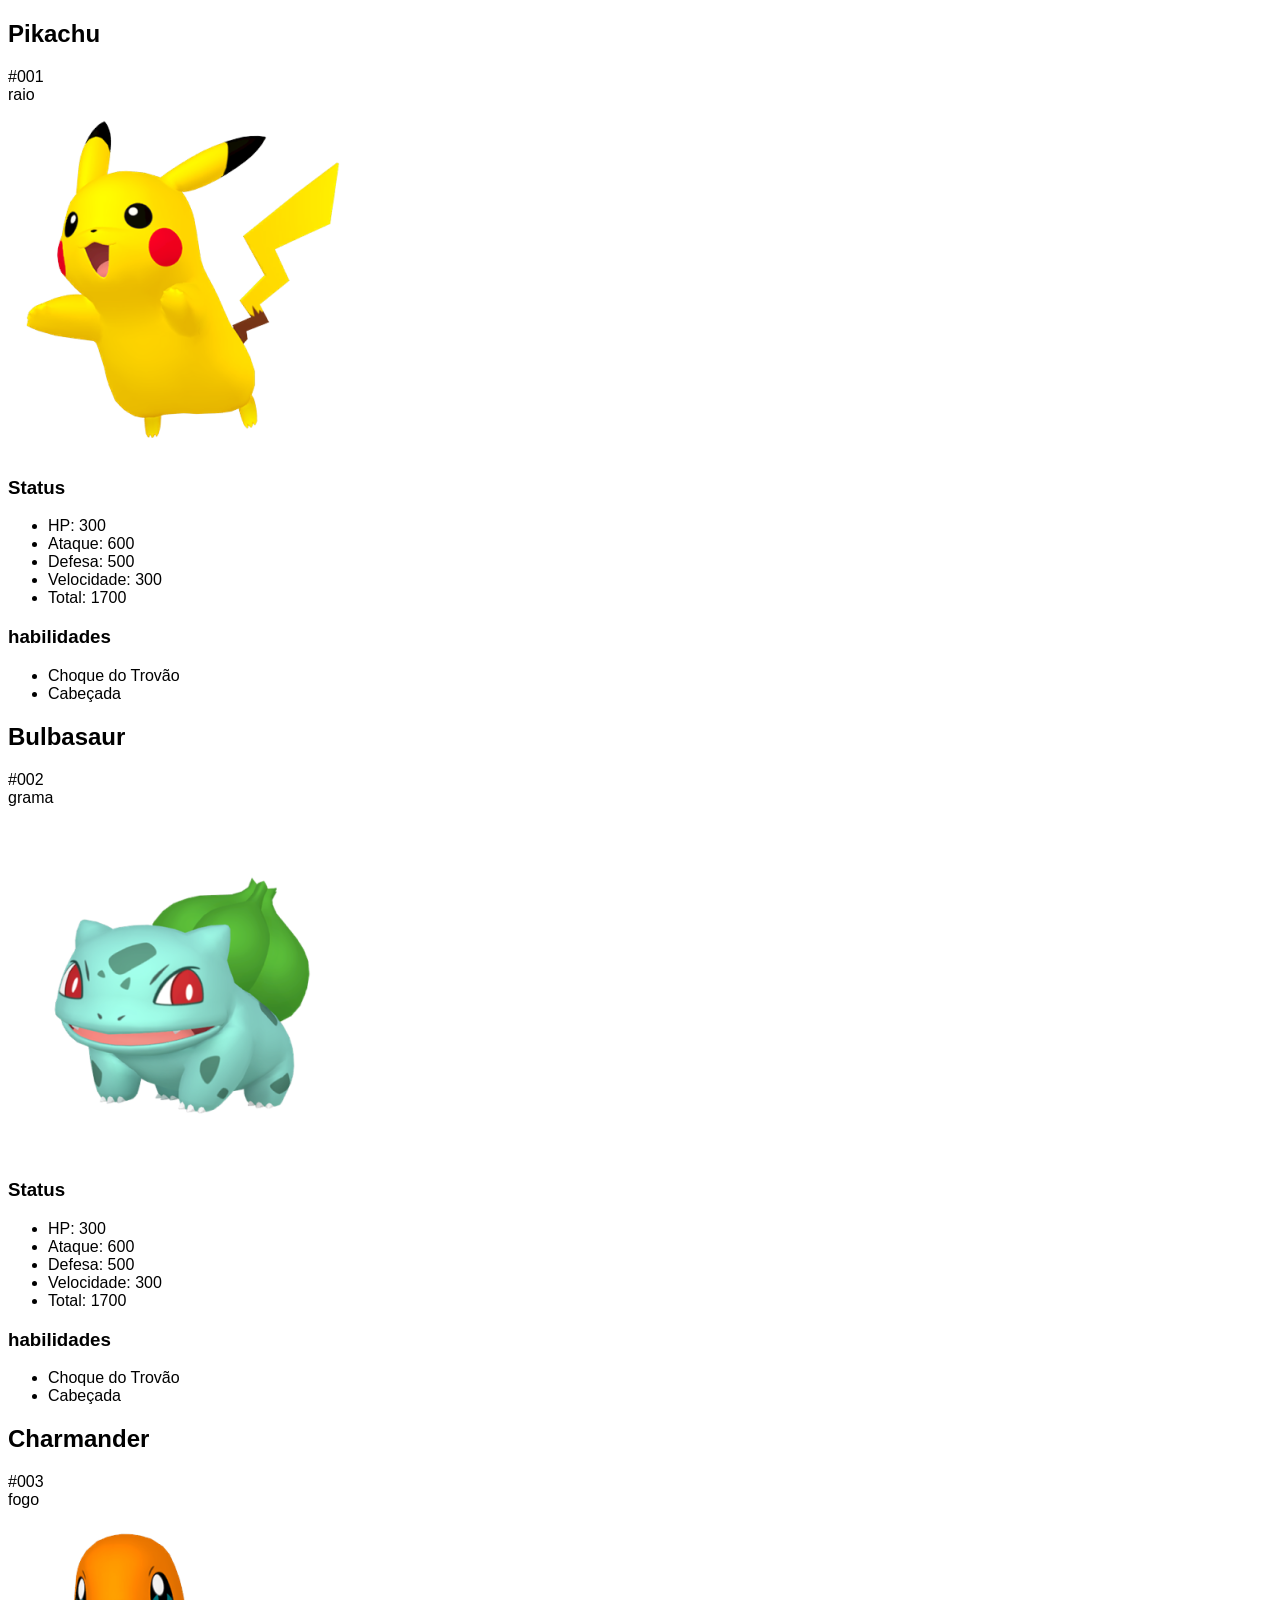
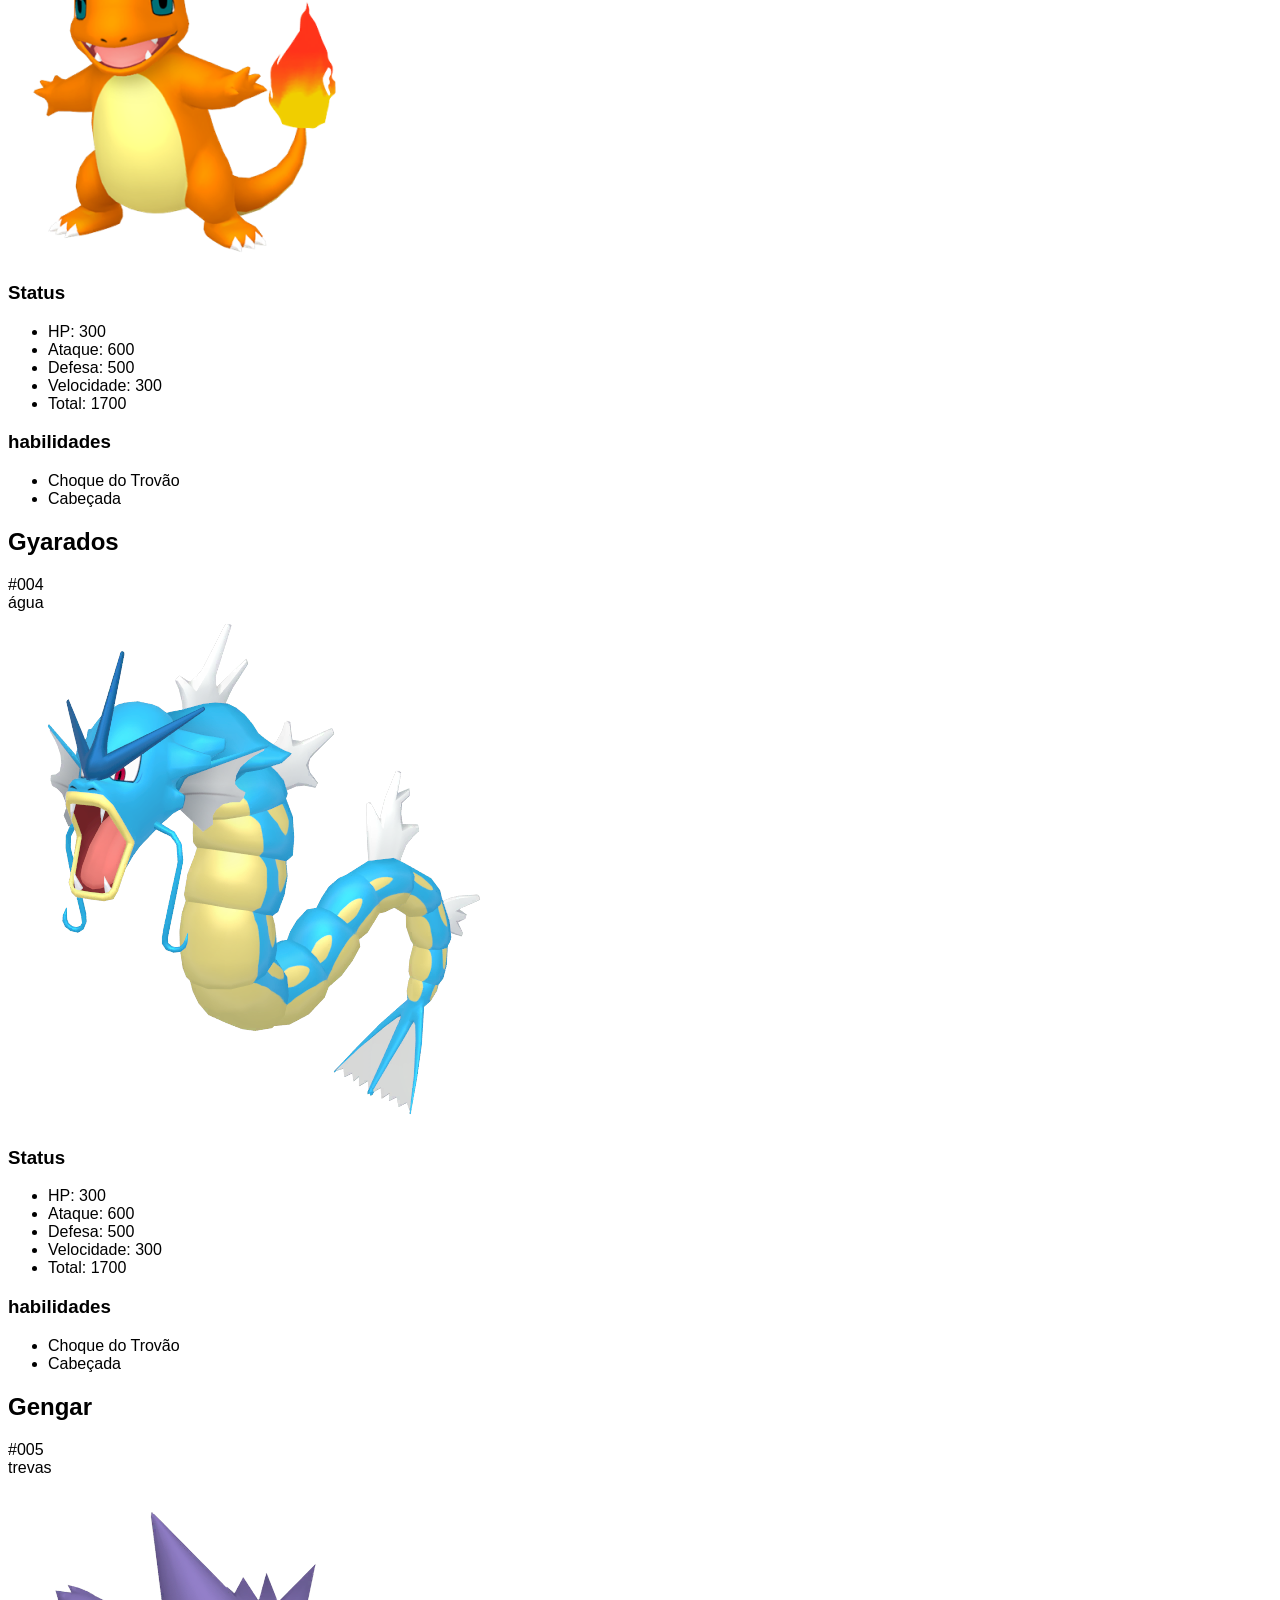
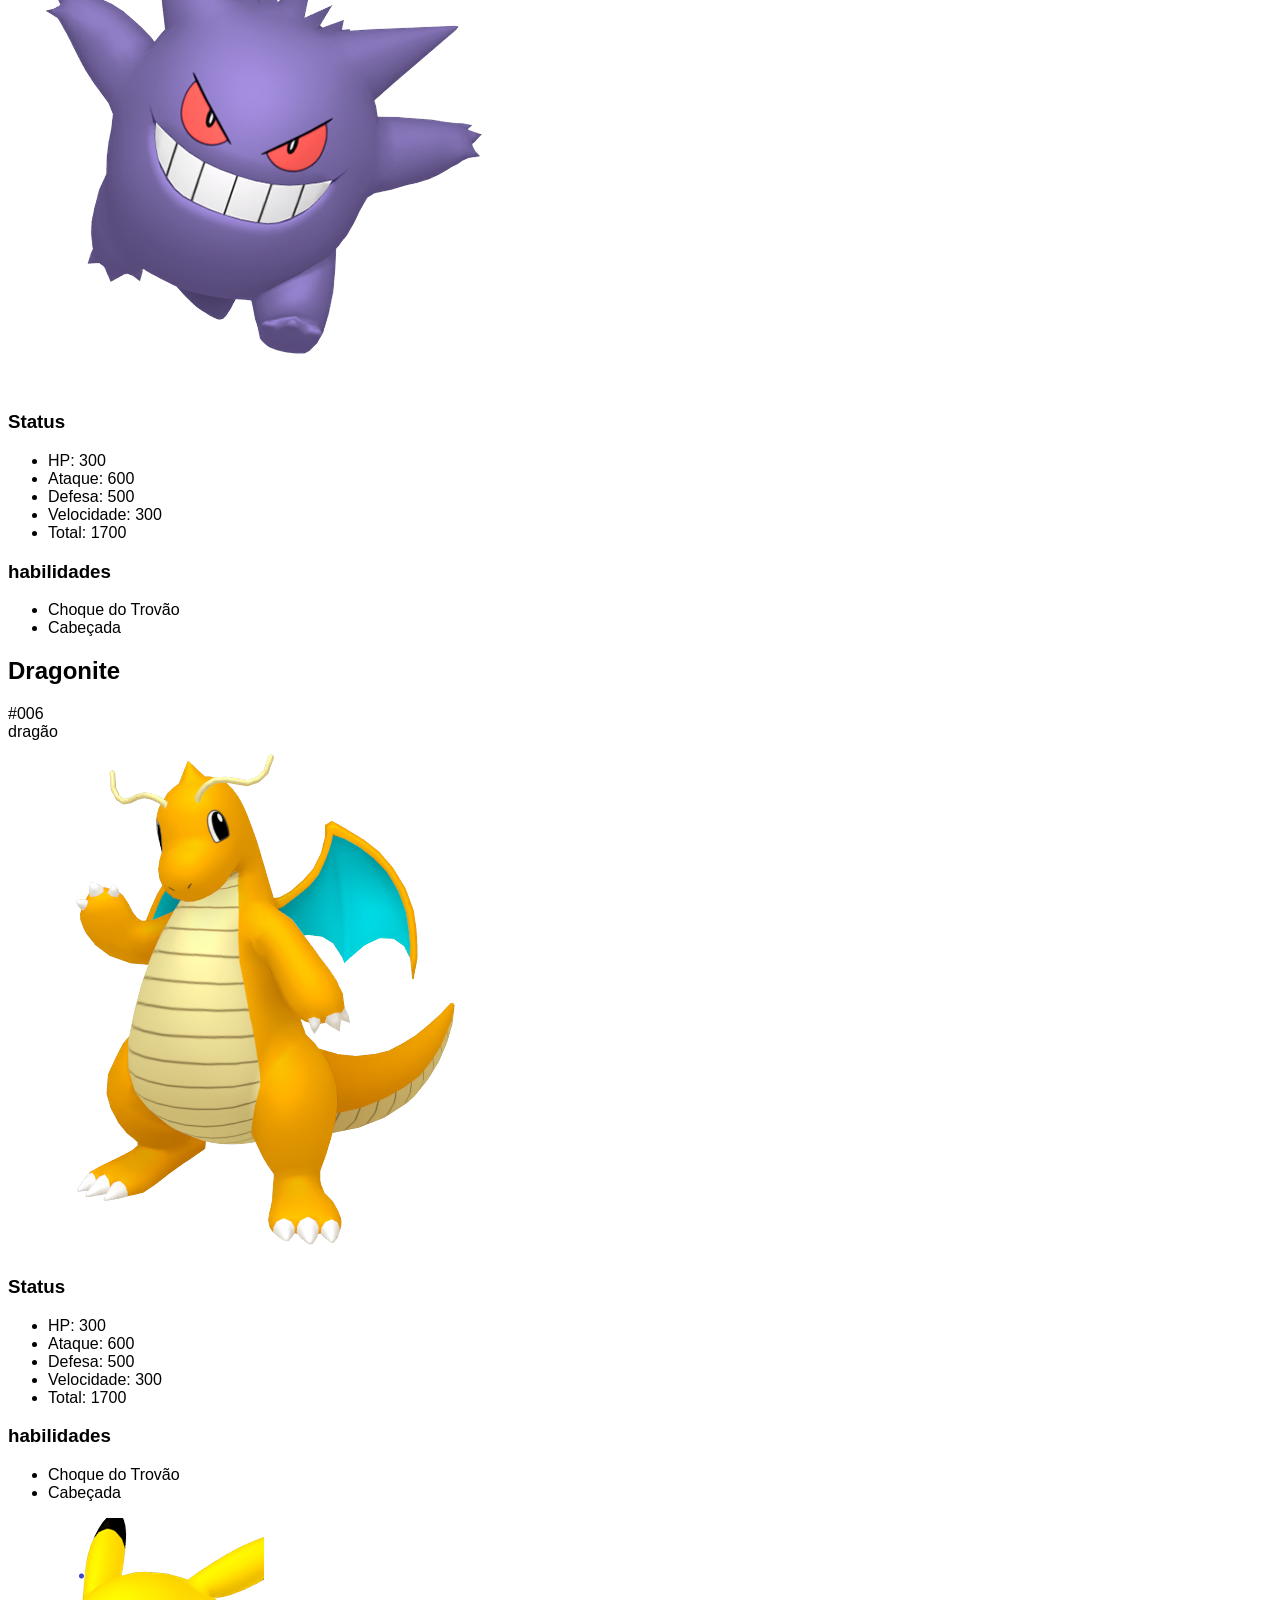
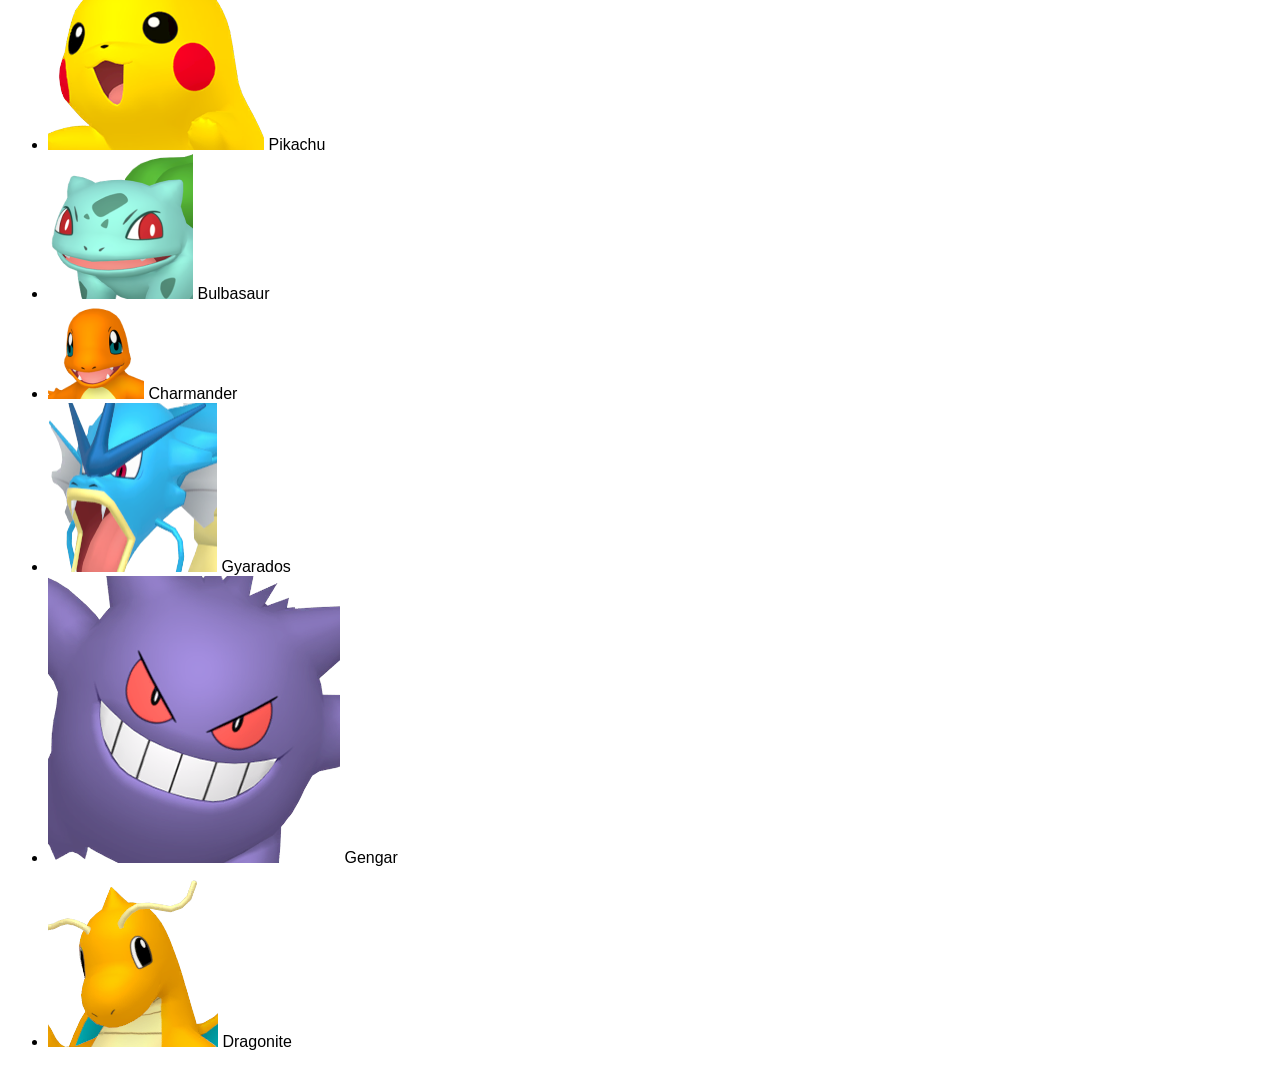
==== pokedex.html @ d24b24b9 "html feito!" ====
<!DOCTYPE html>
<html lang="pt-br">

<head>
    <meta charset="UTF-8">
    <meta http-equiv="X-UA-Compatible" content="IE=edge">
    <meta name="viewport" content="width=device-width, initial-scale=1.0">
    <link rel="stylesheet" href="css/pokedex.css">
    <link rel="shortcut icon" href="favicon.ico" type="image/x-icon">
    <meta name="description" content="Site sobre pokedex.">
    <title>Pokédex</title>
</head>

<body>
    <main>
        <div class="pokedex">
            <div class="cartoes-pokemon">
                <div class="cartao-pokemon">
                    <div class="cartao-topo">
                        <div class="detalhes">
                            <h2 class="nome">Pikachu</h2>
                            <span>#001</span>
                        </div>
                        <span class="tipo">raio</span>

                        <div class="cartao-imagem">
                            <img src="img/pikachu.png" alt="img-pikachu">
                        </div>
                    </div>

                    <div class="cartao-informacoes">
                        <div class="status">
                            <h3>Status</h3>
                            <ul>
                                <li>HP: 300</li>
                                <li>Ataque: 600</li>
                                <li>Defesa: 500</li>
                                <li>Velocidade: 300</li>
                                <li>Total: 1700</li>
                            </ul>
                        </div>

                        <div class="habilidades"></div>
                        <h3>habilidades</h3>

                        <ul>
                            <li>Choque do Trovão</li>
                            <li>Cabeçada</li>
                        </ul>
                    </div>
                </div>

                <div class="cartao-pokemon">
                    <div class="cartao-topo">
                        <div class="detalhes">
                            <h2 class="nome">Bulbasaur</h2>
                            <span>#002</span>
                        </div>
                        <span class="tipo">grama</span>

                        <div class="cartao-imagem">
                            <img src="img/bulbasaur.png" alt="img-bulbasaur">
                        </div>
                    </div>

                    <div class="cartao-informacoes">
                        <div class="status">
                            <h3>Status</h3>
                            <ul>
                                <li>HP: 300</li>
                                <li>Ataque: 600</li>
                                <li>Defesa: 500</li>
                                <li>Velocidade: 300</li>
                                <li>Total: 1700</li>
                            </ul>
                        </div>

                        <div class="habilidades"></div>
                        <h3>habilidades</h3>

                        <ul>
                            <li>Choque do Trovão</li>
                            <li>Cabeçada</li>
                        </ul>
                    </div>
                </div>

                <div class="cartao-pokemon">
                    <div class="cartao-topo">
                        <div class="detalhes">
                            <h2 class="nome">Charmander</h2>
                            <span>#003</span>
                        </div>
                        <span class="tipo">fogo</span>

                        <div class="cartao-imagem">
                            <img src="img/charmander.png" alt="img-charmander">
                        </div>
                    </div>

                    <div class="cartao-informacoes">
                        <div class="status">
                            <h3>Status</h3>
                            <ul>
                                <li>HP: 300</li>
                                <li>Ataque: 600</li>
                                <li>Defesa: 500</li>
                                <li>Velocidade: 300</li>
                                <li>Total: 1700</li>
                            </ul>
                        </div>

                        <div class="habilidades"></div>
                        <h3>habilidades</h3>

                        <ul>
                            <li>Choque do Trovão</li>
                            <li>Cabeçada</li>
                        </ul>
                    </div>
                </div>

                <div class="cartao-pokemon">
                    <div class="cartao-topo">
                        <div class="detalhes">
                            <h2 class="nome">Gyarados</h2>
                            <span>#004</span>
                        </div>
                        <span class="tipo">água</span>

                        <div class="cartao-imagem">
                            <img src="img/gyarados.png" alt="img-gyarados">
                        </div>
                    </div>

                    <div class="cartao-informacoes">
                        <div class="status">
                            <h3>Status</h3>
                            <ul>
                                <li>HP: 300</li>
                                <li>Ataque: 600</li>
                                <li>Defesa: 500</li>
                                <li>Velocidade: 300</li>
                                <li>Total: 1700</li>
                            </ul>
                        </div>

                        <div class="habilidades"></div>
                        <h3>habilidades</h3>

                        <ul>
                            <li>Choque do Trovão</li>
                            <li>Cabeçada</li>
                        </ul>
                    </div>
                </div>

                <div class="cartao-pokemon">
                    <div class="cartao-topo">
                        <div class="detalhes">
                            <h2 class="nome">Gengar</h2>
                            <span>#005</span>
                        </div>
                        <span class="tipo">trevas</span>

                        <div class="cartao-imagem">
                            <img src="img/gengar.png" alt="img-gengar">
                        </div>
                    </div>

                    <div class="cartao-informacoes">
                        <div class="status">
                            <h3>Status</h3>
                            <ul>
                                <li>HP: 300</li>
                                <li>Ataque: 600</li>
                                <li>Defesa: 500</li>
                                <li>Velocidade: 300</li>
                                <li>Total: 1700</li>
                            </ul>
                        </div>

                        <div class="habilidades"></div>
                        <h3>habilidades</h3>

                        <ul>
                            <li>Choque do Trovão</li>
                            <li>Cabeçada</li>
                        </ul>
                    </div>
                </div>

                <div class="cartao-pokemon">
                    <div class="cartao-topo">
                        <div class="detalhes">
                            <h2 class="nome">Dragonite</h2>
                            <span>#006</span>
                        </div>
                        <span class="tipo">dragão</span>

                        <div class="cartao-imagem">
                            <img src="img/dragonite.png" alt="img-dragonite">
                        </div>
                    </div>

                    <div class="cartao-informacoes">
                        <div class="status">
                            <h3>Status</h3>
                            <ul>
                                <li>HP: 300</li>
                                <li>Ataque: 600</li>
                                <li>Defesa: 500</li>
                                <li>Velocidade: 300</li>
                                <li>Total: 1700</li>
                            </ul>
                        </div>

                        <div class="habilidades"></div>
                        <h3>habilidades</h3>

                        <ul>
                            <li>Choque do Trovão</li>
                            <li>Cabeçada</li>
                        </ul>
                    </div>
                </div>
            </div>

            <nav class="listagem">
                <ul>
                    <li class="pokemon">
                        <img src="img/cabeca-pikachu.png" alt="cabeça-pikachu">
                        <span>Pikachu</span>
                    </li>
                    <li class="pokemon">
                        <img src="img/cabeca-bulbasaur.png" alt="cabeça-bulbasaur">
                        <span>Bulbasaur</span>
                    </li>
                    <li class="pokemon">
                        <img src="img/cabeca-charmander.png" alt="cabeça-charmander">
                        <span>Charmander</span>
                    </li>
                    <li class="pokemon">
                        <img src="img/cabeca-gyarados.png" alt="cabeça-gyarados">
                        <span>Gyarados</span>
                    </li>
                    <li class="pokemon">
                        <img src="img/cabeca-gengar.png" alt="cabeça-gengar">
                        <span>Gengar</span>
                    </li>
                    <li class="pokemon">
                        <img src="img/cabeca-dragonite.png" alt="cabeça-dragonite">
                        <span>Dragonite</span>
                    </li>
                </ul>
            </nav>
        </div>
    </main>
</body>

</html>
---- css/pokedex.css ----
@charset "UTF-8";

body {
    font-family: Arial, Helvetica, sans-serif;
}
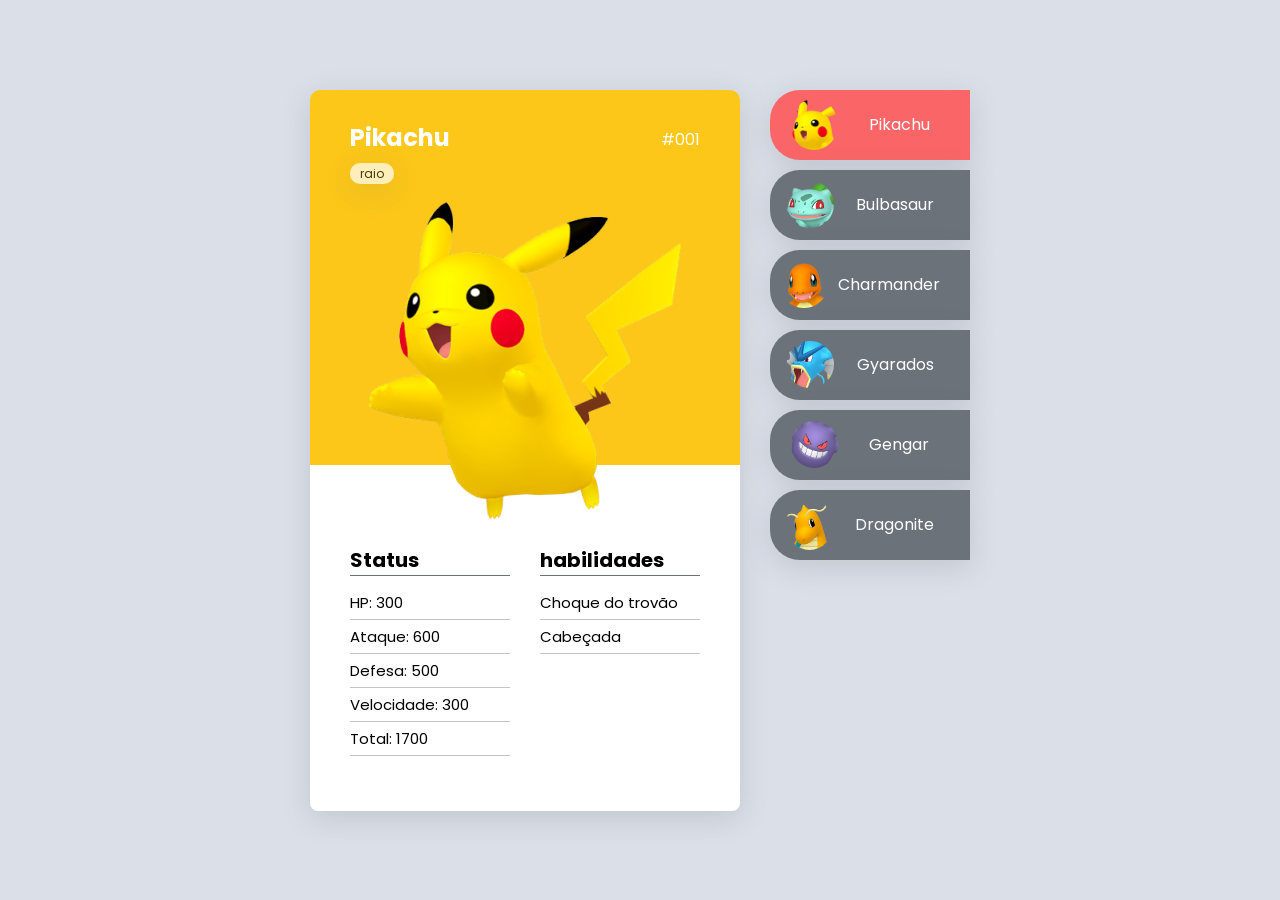
==== commit dbd7f170: "projeto 2/3 feito!" ====
--- a/pokedex.html
+++ b/pokedex.html
@@ -5,17 +5,22 @@
     <meta charset="UTF-8">
     <meta http-equiv="X-UA-Compatible" content="IE=edge">
     <meta name="viewport" content="width=device-width, initial-scale=1.0">
+    <meta name="description" content="Site sobre pokedex.">
+    <title>Pokédex</title>
+
     <link rel="stylesheet" href="css/pokedex.css">
     <link rel="shortcut icon" href="favicon.ico" type="image/x-icon">
-    <meta name="description" content="Site sobre pokedex.">
-    <title>Pokédex</title>
+    <link rel="preconnect" href="https://fonts.googleapis.com">
+    <link rel="preconnect" href="https://fonts.gstatic.com" crossorigin>
+    <link href="https://fonts.googleapis.com/css2?family=Poppins:wght@300;500;800&display=swap" rel="stylesheet">
+
 </head>
 
 <body>
     <main>
         <div class="pokedex">
             <div class="cartoes-pokemon">
-                <div class="cartao-pokemon">
+                <div class="cartao-pokemon aberto tipo-eletrico">
                     <div class="cartao-topo">
                         <div class="detalhes">
                             <h2 class="nome">Pikachu</h2>
@@ -40,13 +45,14 @@
                             </ul>
                         </div>
 
-                        <div class="habilidades"></div>
-                        <h3>habilidades</h3>
-
-                        <ul>
-                            <li>Choque do Trovão</li>
-                            <li>Cabeçada</li>
-                        </ul>
+                        <div class="habilidades">
+                        <h3>habilidades</h3>
+
+                        <ul>
+                            <li>Choque do trovão</li>
+                            <li>Cabeçada</li>
+                        </ul>
+                     </div>
                     </div>
                 </div>
 
@@ -228,7 +234,7 @@
 
             <nav class="listagem">
                 <ul>
-                    <li class="pokemon">
+                    <li class="pokemon ativo">
                         <img src="img/cabeca-pikachu.png" alt="cabeça-pikachu">
                         <span>Pikachu</span>
                     </li>
--- a/css/pokedex.css
+++ b/css/pokedex.css
@@ -1,5 +1,230 @@
 @charset "UTF-8";
 
+
+/* RESET */
+* {
+    padding: 0;
+    margin: 0;
+    box-sizing: border-box;
+}
+
+ul {
+    list-style-type: none;
+}
+/* RESET */
+
+/* GLOBAL */
 body {
-    font-family: Arial, Helvetica, sans-serif;
-}+    font-family: 'Poppins', sans-serif;
+}
+
+main {
+    min-height: 100vh;
+    display: flex;
+    align-items: center;
+    justify-content: center;
+    background-color: #DADFE8;
+}
+
+.pokedex {
+    display: flex;
+    gap: 30px;
+    padding: 30px 0;
+}
+/* GLOBAL */
+
+/* CARTAO */
+.cartao-pokemon {
+    box-shadow: rgba(100, 100, 111, 0.2) 0px 7px 29px 0px;
+    border-radius: 10px;
+    display: none;
+}
+
+.cartao-pokemon .cartao-topo {
+    padding: 30px 40px 0;
+}
+
+.cartao-pokemon .nome {
+    margin-bottom: 5px;
+}
+
+.cartao-pokemon .tipo {
+    font-size: 12px;
+    opacity: 0.7;
+    border-radius: 10px;
+    padding: 2px 10px;
+    box-shadow: rgba(100, 100, 111, 0.2) 0px 7px 29px 0px;
+    background-color: #FFFFFF;
+}
+
+.cartao-pokemon .detalhes {
+    display: flex;
+    justify-content: space-between;
+    align-items: center;
+    color: #FFFFFF;
+}
+
+.cartao-pokemon .cartao-imagem {
+    width: 350px;
+    height: 350px;
+}
+
+.cartao-pokemon img {
+    max-height: 100%;
+}
+
+.cartao-pokemon .cartao-informacoes {
+    display: flex;
+    justify-content: space-between;
+    padding: 80px 30px 50px;
+    margin-top: -70px;
+    border-bottom-left-radius: 8px;
+    border-bottom-right-radius: 8px;
+    background-color: #FFFFFF;
+}
+
+.cartao-pokemon .cartao-informacoes h3 {
+    font-size: 20px;
+    margin-bottom: 15px;
+    border-bottom: 1px solid #6B727A;
+}
+
+.cartao-pokemon .cartao-informacoes .status, .cartao-pokemon .cartao-informacoes .habilidades {
+    padding: 0 10px;
+    width: 180px;
+}
+
+.cartao-pokemon .cartao-informacoes .habilidades ul li, .cartao-pokemon .cartao-informacoes .status ul li {
+    border-bottom: 1px solid #C3C4C5;
+    padding: 0 0 5px;
+    margin-bottom: 5px;
+    font-size: 15px;
+}
+
+.cartao-pokemon.aberto {
+    display: block;
+}
+
+.tipo-fogo {
+    background-color: #ED8A8B;
+}
+
+.tipo-eletrico {
+    background-color: #fcc719;
+}
+
+.tipo-agua {
+    background-color: #76BEFE;
+}
+
+.tipo-grama {
+    background-color: #49D0B0;
+}
+
+.tipo-trevas {
+    background-color:   #BA68C8;
+}
+
+.tipo-dragao {
+    background-color: #c29791;
+}
+/* CARTAO */
+
+/* LISTAGEM */
+.listagem {
+    max-width: 200px;
+}
+
+.listagem .pokemon {
+    display: flex;
+    align-items: center;
+    justify-content: space-around;
+    margin-bottom: 10px;
+    padding: 0 5px;
+    cursor: pointer;
+    border-top-left-radius: 30px;
+    border-bottom-left-radius: 30px;
+    min-height: 70px;
+    box-shadow: rgba(100, 100, 111, 0.2) 0px 7px 29px 0px;
+    transition: 0.15s ease-in-out;
+    background-color: #6B727A;
+    color: #FFFFFF;
+}
+
+.listagem .pokemon:hover {
+    transform: scale(1.05);
+}
+
+.listagem .pokemon img {
+    width: 25%;
+    border-radius: 50%;
+}
+
+.listagem .pokemon span {
+    padding-right: 20px;
+}
+
+.listagem .pokemon.ativo {
+    background-color: #FA6668;
+}
+/* LISTAGEM */
+
+/* RESPONSIVO */
+@media (max-width: 750px) {
+    body {
+        font-size: 12px;
+    }
+
+    .pokedex {
+        flex-direction: column;
+        padding: 30px 0;
+    }
+
+    .cartao-pokemon {
+        max-width: 300px;
+    }
+
+    .cartao-pokemon .cartao-imagem {
+        width: 200px;
+        height: 200px;
+    }
+
+    .cartao-pokemon .cartao-informacoes {
+        padding: 60px 30px 30px;
+        margin-top: -50px;
+    }
+
+    .cartao-pokemon .cartao-informacoes .informacoes {
+        display: flex;
+        justify-content: space-between;
+        padding: 0;
+    }
+
+    .cartao-pokemon .cartao-informacoes h3 {
+        font-size: 16px;
+    }
+
+    .listagem {
+        max-width: 300px;
+    }
+    
+    .listagem ul {
+        display: flex;
+        gap: 8px;
+        flex-wrap: wrap;
+        justify-content: space-between;
+    }
+
+    .listagem .pokemon {
+        width: 140px;
+        border-top-left-radius: 0;
+        border-bottom-left-radius: 0;
+        margin-bottom: 0;
+        border-radius: 8px;
+    }
+
+    .listagem .pokemon span {
+        padding-right: 5px;
+    }
+}
+/* RESPONSIVO */
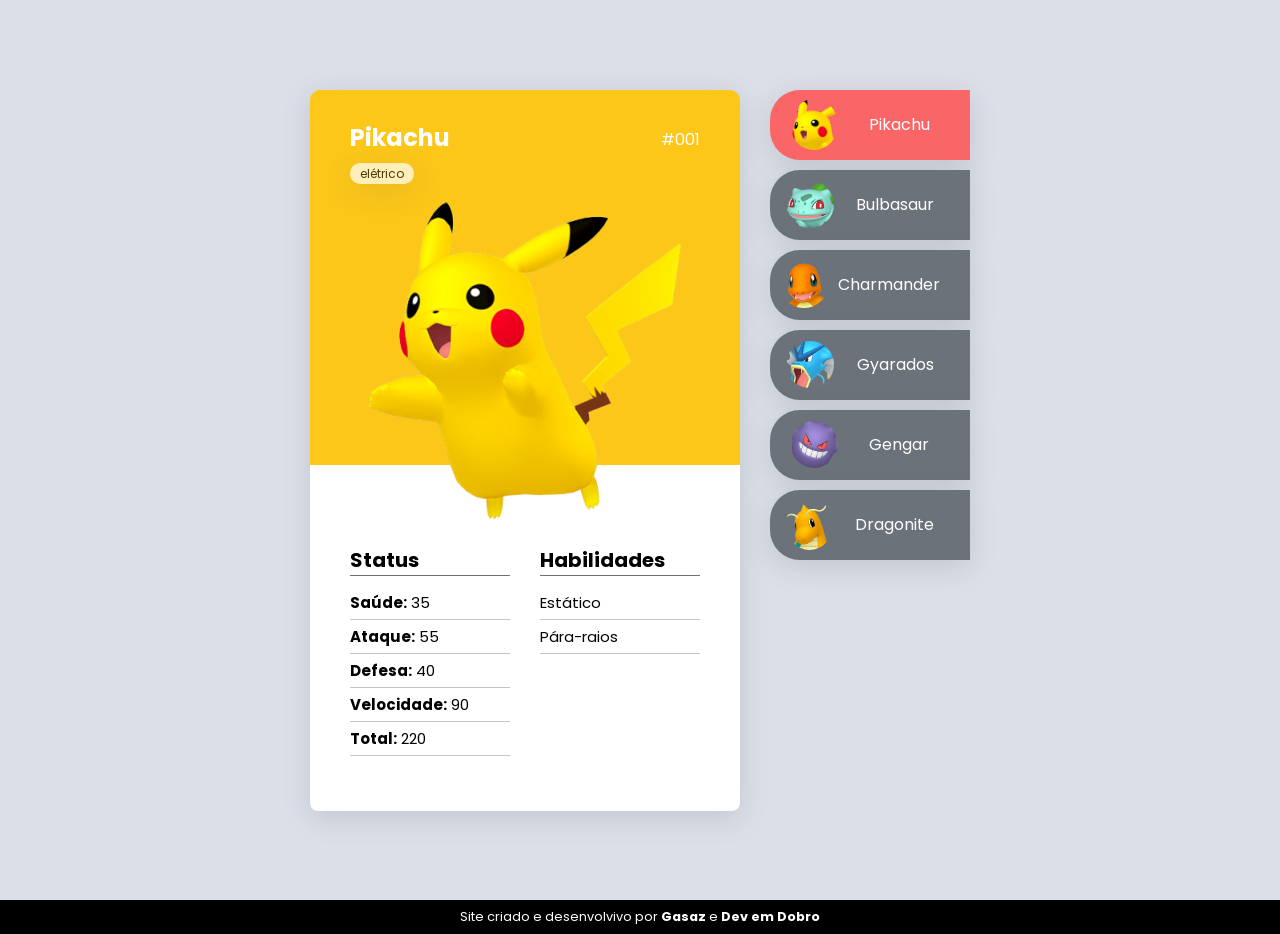
==== commit 073d7c2c: "projeto finalizado!" ====
--- a/pokedex.html
+++ b/pokedex.html
@@ -9,7 +9,8 @@
     <title>Pokédex</title>
 
     <link rel="stylesheet" href="css/pokedex.css">
-    <link rel="shortcut icon" href="favicon.ico" type="image/x-icon">
+    <link rel="shortcut icon" href="img/pokemon-icon.png" type="image/x-icon">
+
     <link rel="preconnect" href="https://fonts.googleapis.com">
     <link rel="preconnect" href="https://fonts.gstatic.com" crossorigin>
     <link href="https://fonts.googleapis.com/css2?family=Poppins:wght@300;500;800&display=swap" rel="stylesheet">
@@ -20,13 +21,13 @@
     <main>
         <div class="pokedex">
             <div class="cartoes-pokemon">
-                <div class="cartao-pokemon aberto tipo-eletrico">
+                <div class="cartao-pokemon aberto tipo-eletrico" id="cartao-pikachu">
                     <div class="cartao-topo">
                         <div class="detalhes">
                             <h2 class="nome">Pikachu</h2>
                             <span>#001</span>
                         </div>
-                        <span class="tipo">raio</span>
+                        <span class="tipo">elétrico</span>
 
                         <div class="cartao-imagem">
                             <img src="img/pikachu.png" alt="img-pikachu">
@@ -37,26 +38,26 @@
                         <div class="status">
                             <h3>Status</h3>
                             <ul>
-                                <li>HP: 300</li>
-                                <li>Ataque: 600</li>
-                                <li>Defesa: 500</li>
-                                <li>Velocidade: 300</li>
-                                <li>Total: 1700</li>
-                            </ul>
-                        </div>
-
-                        <div class="habilidades">
-                        <h3>habilidades</h3>
-
-                        <ul>
-                            <li>Choque do trovão</li>
-                            <li>Cabeçada</li>
-                        </ul>
-                     </div>
-                    </div>
-                </div>
-
-                <div class="cartao-pokemon">
+                                <li><strong>Saúde:</strong> 35</li>
+                                <li><strong>Ataque:</strong> 55</li>
+                                <li><strong>Defesa:</strong> 40</li>
+                                <li><strong>Velocidade:</strong> 90</li>
+                                <li><strong>Total:</strong> 220</li>
+                            </ul>
+                        </div>
+
+                        <div class="habilidades">
+                        <h3>Habilidades</h3>
+
+                        <ul>
+                            <li>Estático</li>
+                            <li>Pára-raios</li>
+                        </ul>
+                     </div>
+                    </div>
+                </div>
+
+                <div class="cartao-pokemon tipo-grama" id="cartao-bulbasaur">
                     <div class="cartao-topo">
                         <div class="detalhes">
                             <h2 class="nome">Bulbasaur</h2>
@@ -73,25 +74,26 @@
                         <div class="status">
                             <h3>Status</h3>
                             <ul>
-                                <li>HP: 300</li>
-                                <li>Ataque: 600</li>
-                                <li>Defesa: 500</li>
-                                <li>Velocidade: 300</li>
-                                <li>Total: 1700</li>
-                            </ul>
-                        </div>
-
-                        <div class="habilidades"></div>
-                        <h3>habilidades</h3>
-
-                        <ul>
-                            <li>Choque do Trovão</li>
-                            <li>Cabeçada</li>
-                        </ul>
-                    </div>
-                </div>
-
-                <div class="cartao-pokemon">
+                                <li><strong>Saúde:</strong> 45</li>
+                                <li><strong>Ataque:</strong> 49</li>
+                                <li><strong>Defesa:</strong> 49</li>
+                                <li><strong>Velocidade:</strong> 45</li>
+                                <li><strong>Total:</strong> 188</li>
+                            </ul>
+                        </div>
+
+                        <div class="habilidades">
+                        <h3>Habilidades</h3>
+
+                        <ul>
+                            <li>Super Crescimento</li>
+                            <li>Clorofila</li>
+                        </ul>
+                     </div>
+                    </div>
+                </div>
+
+                <div class="cartao-pokemon tipo-fogo" id="cartao-charmander">
                     <div class="cartao-topo">
                         <div class="detalhes">
                             <h2 class="nome">Charmander</h2>
@@ -108,25 +110,28 @@
                         <div class="status">
                             <h3>Status</h3>
                             <ul>
-                                <li>HP: 300</li>
-                                <li>Ataque: 600</li>
-                                <li>Defesa: 500</li>
-                                <li>Velocidade: 300</li>
-                                <li>Total: 1700</li>
-                            </ul>
-                        </div>
-
-                        <div class="habilidades"></div>
-                        <h3>habilidades</h3>
-
-                        <ul>
-                            <li>Choque do Trovão</li>
-                            <li>Cabeçada</li>
-                        </ul>
-                    </div>
-                </div>
-
-                <div class="cartao-pokemon">
+                                <li><strong>Saúde:</strong> 39</li>
+                                <li><strong>Ataque:</strong> 52</li>
+                                <li><strong>Defesa:</strong> 43</li>
+                                <li><strong>Velocidade:</strong> 65</li>
+                                <li><strong>Total:</strong> 199</li>
+                            </ul>
+                        </div>
+
+                        <div class="habilidades">
+                        <h3>Habilidades</h3>
+
+                        <ul>
+                            <li>Arranhar</li>
+                            <li>Fúria</li>
+                            <li>Brasa</li>
+                            <li>Lança-chamas</li>
+                        </ul>
+                     </div>
+                    </div>
+                </div>
+
+                <div class="cartao-pokemon tipo-agua" id="cartao-gyarados">
                     <div class="cartao-topo">
                         <div class="detalhes">
                             <h2 class="nome">Gyarados</h2>
@@ -143,25 +148,26 @@
                         <div class="status">
                             <h3>Status</h3>
                             <ul>
-                                <li>HP: 300</li>
-                                <li>Ataque: 600</li>
-                                <li>Defesa: 500</li>
-                                <li>Velocidade: 300</li>
-                                <li>Total: 1700</li>
-                            </ul>
-                        </div>
-
-                        <div class="habilidades"></div>
-                        <h3>habilidades</h3>
-
-                        <ul>
-                            <li>Choque do Trovão</li>
-                            <li>Cabeçada</li>
-                        </ul>
-                    </div>
-                </div>
-
-                <div class="cartao-pokemon">
+                                <li><strong>Saúde:</strong> 95</li>
+                                <li><strong>Ataque:</strong> 125</li>
+                                <li><strong>Defesa:</strong> 79</li>
+                                <li><strong>Velocidade:</strong> 81</li>
+                                <li><strong>Total:</strong> 380</li>
+                            </ul>
+                        </div>
+
+                        <div class="habilidades">
+                        <h3>Habilidades</h3>
+
+                        <ul>
+                            <li>Intimidar</li>
+                            <li>Valente</li>
+                        </ul>
+                     </div>
+                    </div>
+                </div>
+
+                <div class="cartao-pokemon tipo-trevas" id="cartao-gengar">
                     <div class="cartao-topo">
                         <div class="detalhes">
                             <h2 class="nome">Gengar</h2>
@@ -178,25 +184,25 @@
                         <div class="status">
                             <h3>Status</h3>
                             <ul>
-                                <li>HP: 300</li>
-                                <li>Ataque: 600</li>
-                                <li>Defesa: 500</li>
-                                <li>Velocidade: 300</li>
-                                <li>Total: 1700</li>
-                            </ul>
-                        </div>
-
-                        <div class="habilidades"></div>
-                        <h3>habilidades</h3>
-
-                        <ul>
-                            <li>Choque do Trovão</li>
-                            <li>Cabeçada</li>
-                        </ul>
-                    </div>
-                </div>
-
-                <div class="cartao-pokemon">
+                                <li><strong>Saúde:</strong> 60</li>
+                                <li><strong>Ataque:</strong> 65</li>
+                                <li><strong>Defesa:</strong> 60</li>
+                                <li><strong>Velocidade:</strong> 110</li>
+                                <li><strong>Total:</strong> 295</li>
+                            </ul>
+                        </div>
+
+                        <div class="habilidades">
+                        <h3>Habilidades</h3>
+
+                        <ul>
+                            <li>Levitar</li>
+                        </ul>
+                     </div>
+                    </div>
+                </div>
+
+                <div class="cartao-pokemon tipo-dragao" id="cartao-dragonite">
                     <div class="cartao-topo">
                         <div class="detalhes">
                             <h2 class="nome">Dragonite</h2>
@@ -213,48 +219,48 @@
                         <div class="status">
                             <h3>Status</h3>
                             <ul>
-                                <li>HP: 300</li>
-                                <li>Ataque: 600</li>
-                                <li>Defesa: 500</li>
-                                <li>Velocidade: 300</li>
-                                <li>Total: 1700</li>
-                            </ul>
-                        </div>
-
-                        <div class="habilidades"></div>
-                        <h3>habilidades</h3>
-
-                        <ul>
-                            <li>Choque do Trovão</li>
-                            <li>Cabeçada</li>
-                        </ul>
+                                <li><strong>Saúde:</strong> 91</li>
+                                <li><strong>Ataque:</strong> 134</li>
+                                <li><strong>Defesa:</strong> 95</li>
+                                <li><strong>Velocidade:</strong> 80</li>
+                                <li><strong>Total:</strong> 400</li>
+                            </ul>
+                        </div>
+
+                        <div class="habilidades">
+                        <h3>Habilidades</h3>
+
+                        <ul>
+                            <li>Foco interno</li>
+                        </ul>
+                     </div>
                     </div>
                 </div>
             </div>
 
             <nav class="listagem">
                 <ul>
-                    <li class="pokemon ativo">
+                    <li class="pokemon ativo" id="pikachu">
                         <img src="img/cabeca-pikachu.png" alt="cabeça-pikachu">
                         <span>Pikachu</span>
                     </li>
-                    <li class="pokemon">
+                    <li class="pokemon" id="bulbasaur">
                         <img src="img/cabeca-bulbasaur.png" alt="cabeça-bulbasaur">
                         <span>Bulbasaur</span>
                     </li>
-                    <li class="pokemon">
+                    <li class="pokemon" id="charmander">
                         <img src="img/cabeca-charmander.png" alt="cabeça-charmander">
                         <span>Charmander</span>
                     </li>
-                    <li class="pokemon">
+                    <li class="pokemon" id="gyarados">
                         <img src="img/cabeca-gyarados.png" alt="cabeça-gyarados">
                         <span>Gyarados</span>
                     </li>
-                    <li class="pokemon">
+                    <li class="pokemon" id="gengar">
                         <img src="img/cabeca-gengar.png" alt="cabeça-gengar">
                         <span>Gengar</span>
                     </li>
-                    <li class="pokemon">
+                    <li class="pokemon" id="dragonite">
                         <img src="img/cabeca-dragonite.png" alt="cabeça-dragonite">
                         <span>Dragonite</span>
                     </li>
@@ -262,6 +268,8 @@
             </nav>
         </div>
     </main>
+    <footer>Site criado e desenvolvivo por <a href="https://github.com/GabrielSantos9?tab=repositories" target="_blank">Gasaz</a> e <a href="https://github.com/devemdobro" target="_blank">Dev em Dobro</a></footer>
+    <script src="js/pokedex.js"></script>
 </body>
 
 </html>
--- a/css/pokedex.css
+++ b/css/pokedex.css
@@ -26,12 +26,35 @@
     background-color: #DADFE8;
 }
 
+footer {
+    padding: 8px;
+    font-size: 0.8em;
+    text-align: center;
+    color: white;
+    background-color: black;
+}
+
+footer a {
+    font-weight: bolder;
+    text-decoration: none;
+    color: white;
+}
+
 .pokedex {
     display: flex;
     gap: 30px;
     padding: 30px 0;
 }
 /* GLOBAL */
+
+/* SCROLL BAR */
+    ::-webkit-scrollbar {
+        width: 12px;
+    }
+    ::-webkit-scrollbar-thumb {
+        background-color: salmon;
+    }
+/* SCROLL BAR */
 
 /* CARTAO */
 .cartao-pokemon {
